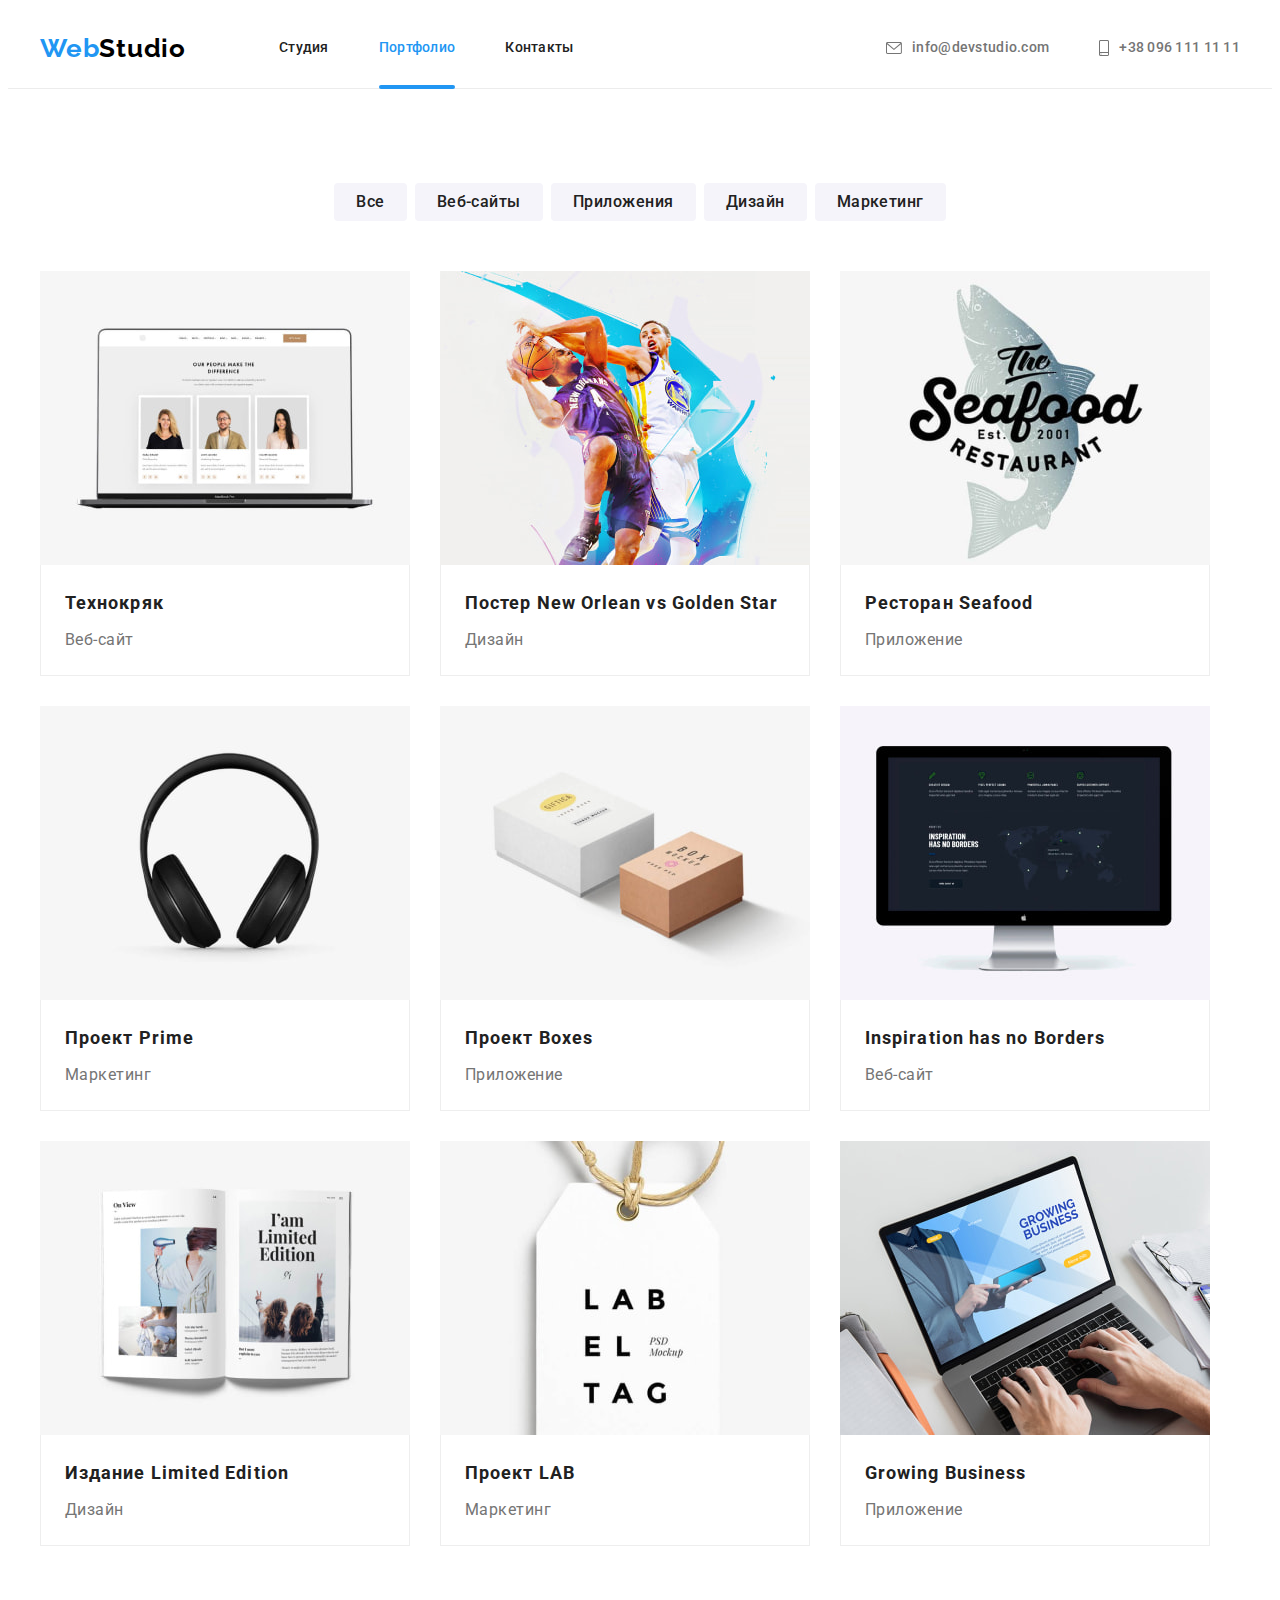
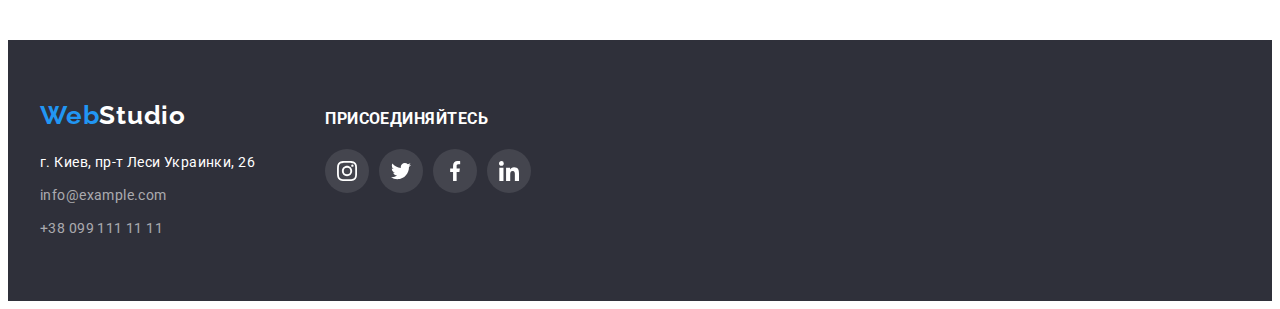
==== portfolio.html @ eada3197 "Initial commit" ====
<!DOCTYPE html>
<html lang="ru">
  <head>
    <meta charset="UTF-8" />
    <meta http-equiv="X-UA-Compatible" content="IE=edge" />
    <meta name="viewport" content="width=device-width, initial-scale=1.0" />
    <title>Портфолио</title>
    <link rel="preconnect" href="https://fonts.googleapis.com" />
    <link rel="preconnect" href="https://fonts.gstatic.com" crossorigin />
    <link
      href="https://fonts.googleapis.com/css2?family=Raleway:wght@700&family=Roboto:wght@400;500;700;900&display=swap"
      rel="stylesheet"
    />
    <link
      rel="stylesheet"
      href="https://cdnjs.cloudflare.com/ajax/libs/modern-normalize/1.1.0/modern-normalize.min.css"
      integrity="sha512-wpPYUAdjBVSE4KJnH1VR1HeZfpl1ub8YT/NKx4PuQ5NmX2tKuGu6U/JRp5y+Y8XG2tV+wKQpNHVUX03MfMFn9Q=="
      crossorigin="anonymous"
      referrerpolicy="no-referrer"
    />
    <link rel="stylesheet" href="./css/styles.css" />
  </head>
  <body>
    <!--Хедер-->
    <header class="header">
      <div class="container header-container">
        <nav class="navigation">
          <a class="link-logo link header-logo" href="./index.html" lang="en"
            >Web<span class="logo-studio">Studio</span>
          </a>
          <ul class="nav-list list">
            <li class="nav-item">
              <a class="nav-link link" href="./index.html">Студия</a>
            </li>
            <li class="nav-item">
              <a class="nav-link link current" href="./portfolio.html">Портфолио</a>
            </li>
            <li class="nav-item">
              <a class="nav-link link" href="#">Контакты</a>
            </li>
          </ul>
        </nav>
        <ul class="contacts list">
          <li class="contacts-item">
            <a class="contacts-link link" href="mailto:info@devstudio.com">
              <svg class="icon-contacts link" width="16" height="12">
                <use href="./images/sprite.svg#icon-envelope"></use>
              </svg>
              info@devstudio.com</a
            >
          </li>
          <li class="contacts-item">
            <a class="contacts-link link" href="tel:+380961111111">
              <svg class="icon-contacts link" width="10" height="16">
                <use href="./images/sprite.svg#icon-smartphone"></use>
              </svg>
              +38 096 111 11 11</a
            >
          </li>
        </ul>
      </div>
    </header>
    <main>
      <!--Главная секция Портфолио-->
      <section class="portfolio section">
        <div class="container">
          <h1 class="section-title visually-hidden">Портфолио</h1>
          <ul class="portfolio-list list">
            <li class="portfolio-item">
              <button class="portfolio-btn" type="button">Все</button>
            </li>
            <li class="portfolio-item">
              <button class="portfolio-btn" type="button">Веб-сайты</button>
            </li>
            <li class="portfolio-item">
              <button class="portfolio-btn" type="button">Приложения</button>
            </li>
            <li class="portfolio-item">
              <button class="portfolio-btn" type="button">Дизайн</button>
            </li>
            <li class="portfolio-item">
              <button class="portfolio-btn" type="button">Маркетинг</button>
            </li>
          </ul>

          <ul class="portfolio-cards list">
            <li class="portfolio-cards-item">
              <a class="portfolio-link" href="">
                <div class="img-container">
                  <img
                  class="cards-img"
                  src="./images/portfolio/technokrak.jpg"
                  alt="Технокряк"
                  width="370"
                  height="294"
                />
                <p class="cards-overlay-text">Ресурс предлагает комплексные предложения с разным уровнем функционала и сервисов. Все это позволит посетителю получить исчерпывающие сведения о компании или частном лице.</p>
                </div>
                <div class="card-group">
                  <h2 class="cards-title">Технокряк</h2>
                  <p class="cards-text">Веб-сайт</p>
                </div>
              </a>
            </li>
            <li class="portfolio-cards-item">
              <a class="portfolio-link" href="#">
                <div class="img-container">
                  <img
                  class="cards-img"
                  src="./images/portfolio/poster.jpg"
                  alt="Постер"
                  width="370"
                  height="294"
                />
                <p class="cards-overlay-text">Ресурс предлагает комплексные предложения с разным уровнем функционала и сервисов. Все это позволит посетителю получить исчерпывающие сведения о компании или частном лице.</p>
                </div>
                <div class="card-group">
                  <h2 class="cards-title">
                    Постер <span lang="en">New Orlean vs Golden Star</span>
                  </h2>
                  <p class="cards-text">Дизайн</p>
                </div>
              </a>
            </li>
            <li class="portfolio-cards-item">
              <a class="portfolio-link" href="#">
                <div class="img-container">
                  <img
                  class="cards-img"
                  src="./images/portfolio/restaurant-seafood.jpg"
                  alt="Ресторан морепродуктов"
                  width="370"
                  height="294"
                />
                <p class="cards-overlay-text">Ресурс предлагает комплексные предложения с разным уровнем функционала и сервисов. Все это позволит посетителю получить исчерпывающие сведения о компании или частном лице.</p>
                </div>
                <div class="card-group">
                  <h2 class="cards-title">Ресторан <span>Seafood</span></h2>
                  <p class="cards-text">Приложение</p>
                </div>
              </a>
            </li>
            <li class="portfolio-cards-item">
              <a class="portfolio-link" href="#">
                <div class="img-container">
                  <img
                  class="cards-img"
                  src="./images/portfolio/project-prime.jpg"
                  alt="Проект прайм"
                  width="370"
                  height="294"
                />
                <p class="cards-overlay-text">Ресурс предлагает комплексные предложения с разным уровнем функционала и сервисов. Все это позволит посетителю получить исчерпывающие сведения о компании или частном лице.</p>
                </div>
                <div class="card-group">
                  <h2 class="cards-title">Проект <span>Prime</span></h2>
                  <p class="cards-text">Маркетинг</p>
                </div>
              </a>
            </li>
            <li class="portfolio-cards-item">
              <a class="portfolio-link" href="#">
                <div class="img-container">
                  <img
                  class="cards-img"
                  src="./images/portfolio/project-boxes.jpg"
                  alt="Проект коробка"
                  width="370"
                  height="294"
                />
                <p class="cards-overlay-text">Ресурс предлагает комплексные предложения с разным уровнем функционала и сервисов. Все это позволит посетителю получить исчерпывающие сведения о компании или частном лице.</p>
                </div>
                <div class="card-group">
                  <h2 class="cards-title">Проект <span lang="en">Boxes</span></h2>
                  <p class="cards-text">Приложение</p>
                </div>
              </a>
            </li>
            <li class="portfolio-cards-item">
              <a class="portfolio-link" href="#">
                <div class="img-container">
                  <img
                  class="cards-img"
                  src="./images/portfolio/inspiration.jpg"
                  alt="Вдохновение не имеет границ "
                  width="370"
                  height="294"
                />
                <p class="cards-overlay-text">Ресурс предлагает комплексные предложения с разным уровнем функционала и сервисов. Все это позволит посетителю получить исчерпывающие сведения о компании или частном лице.</p>
                </div>
                <div class="card-group">
                  <h2 class="cards-title"><span lang="en">Inspiration has no Borders</span></h2>
                  <p class="cards-text">Веб-сайт</p>
                </div>
              </a>
            </li>
            <li class="portfolio-cards-item">
              <a class="portfolio-link" href="#">
                <div class="img-container">
                  <img
                  class="cards-img"
                  src="./images/portfolio/limited-edition.jpg"
                  alt="Журнал даного издательства"
                  width="370"
                  height="294"
                />
                <p class="cards-overlay-text">Ресурс предлагает комплексные предложения с разным уровнем функционала и сервисов. Все это позволит посетителю получить исчерпывающие сведения о компании или частном лице.</p>
                </div>
                <div class="card-group">
                  <h2 class="cards-title">Издание <span lang="en">Limited Edition</span></h2>
                  <p class="cards-text">Дизайн</p>
                </div>
              </a>
            </li>
            <li class="portfolio-cards-item">
              <a class="portfolio-link" href="#">
                <div class="img-container">
                  <img
                  class="cards-img"
                  src="./images/portfolio/project-lab.jpg"
                  alt="Проект лаб"
                  width="370"
                  height="294"
                />
                <p class="cards-overlay-text">Ресурс предлагает комплексные предложения с разным уровнем функционала и сервисов. Все это позволит посетителю получить исчерпывающие сведения о компании или частном лице.</p>
                </div>
                <div class="card-group">
                  <h2 class="cards-title">Проект <span lang="en">LAB</span></h2>
                  <p class="cards-text">Маркетинг</p>
                </div>
              </a>
            </li>
            <li class="portfolio-cards-item">
              <a class="portfolio-link" href="#">
                <div class="img-container">
                  <img
                  class="cards-img"
                  src="./images/portfolio/growing-business.jpg"
                  alt="Растущий бизнес"
                  width="370"
                  height="294"
                />
                <p class="cards-overlay-text">Ресурс предлагает комплексные предложения с разным уровнем функционала и сервисов. Все это позволит посетителю получить исчерпывающие сведения о компании или частном лице.</p>
                </div>
                <div class="card-group">
                  <h2 class="cards-title" lang="en">Growing Business</h2>
                  <p class="cards-text">Приложение</p>
                </div>
              </a>
            </li>
          </ul>
        </div>
      </section>
    </main>
    <!--Футер-->
    <footer class="footer">
      <div class="container join">
        <div class="container-address">
          <a class="link-logo link footer-logo" href="./index.html" lang="en"
            >Web<span class="footer-logo-studio">Studio</span>
          </a>
          <address class="footer-address">
            <ul class="footer-list list">
              <li class="footer-item">
                <a
                  class="footer-address link"
                  href="https://maps.app.goo.gl/owwXhyqhxYpqnWEB8"
                  target="_blank"
                  rel="noreferrer noopener"
                  >г. Киев, пр-т Леси Украинки, 26</a
                >
              </li>
              <li class="footer-item">
                <a class="footer-contact-item link" href="mailto:info@example.com"
                  >info@example.com</a
                >
              </li>
              <li class="footer-item">
                <a class="footer-contact-item link" href="tel:+380991111111">+38 099 111 11 11</a>
              </li>
            </ul>
          </address>
        </div>

        <div class="footer-join">
          <h3 class="join-title">Присоединяйтесь</h3>
          <ul class="join-list list">
            <li class="join-item">
              <a
                class="join-link link"
                href=""
                target="_blank"
                rel="noopener noreferrer"
                aria-label="иконка Instagram"
                ><svg class="join-icon" width="20" height="20">
                  <use href="./images/sprite.svg#icon-instagram"></use></svg
              ></a>
            </li>
            <li class="join-item">
              <a
                class="join-link link"
                href=""
                target="_blank"
                rel="noopener noreferrer"
                aria-label="иконка Twitter"
                ><svg class="join-icon" width="20" height="20">
                  <use href="./images/sprite.svg#icon-twitter"></use></svg
              ></a>
            </li>
            <li class="join-item">
              <a
                class="join-link link"
                href=""
                target="_blank"
                rel="noopener noreferrer"
                aria-label="иконка Facebook"
                ><svg class="join-icon" width="20" height="20">
                  <use href="./images/sprite.svg#icon-facebook"></use></svg
              ></a>
            </li>
            <li class="join-item">
              <a
                class="join-link link"
                href=""
                target="_blank"
                rel="noopener noreferrer"
                aria-label="иконка Linkedin"
              >
                <svg class="join-icon" width="20" height="20">
                  <use href="./images/sprite.svg#icon-linkedin"></use></svg
              ></a>
            </li>
          </ul>
        </div>
      </div>
    </footer>
  </body>
</html>
---- css/styles.css ----
:root {
  /*fonts*/

  --main-font: 'Roboto', sans-serif;
  --secondary-font: 'Raleway', sans-serif;

  /*text-colors*/

  --main-txt-cl: #757575;
  --secondary-txt-cl: #212121;
  --accent-cl: #2196f3;
  --secondary-txt-white: #ffffff;
  --secondary-txt-black: #000000;

  /*background-colors*/

  --main-bg-cl: #ffffff;
  --secondary-bg-cl: #f5f4fa;
  --dark-bg-cl: #2f303a;
  --bgd-button: #2196f3;
  --secondary-bgd-button: #188ce8;

  /*border-colors*/
  --border-header: #ececec;
  --border-cards-portfolio: #eeeeee;

  /*icon-colors*/
  --icon-header-cl: #757575;
  --icon-main-color: #afb1b8;
  --icon-accent-cl: #2196f3;
  --icon-footer-color: #ffffff;

  /*animation*/
  --animation: 250ms cubic-bezier(0.4, 0, 0.2, 1);
}

body {
  font-family: var(--main-font);
  font-size: 14px;
  letter-spacing: 0.03em;
  color: var(--main-txt-cl);
}

h1,
h2,
h3,
h4,
h5,
h6,
p,
ul {
  margin: 0;
  padding: 0;
}

img {
  display: block;
  max-width: 100%;
  height: auto;
}

.container {
  width: 1200px;
  padding-right: 15px;
  padding-left: 15px;

  margin-right: auto;
  margin-left: auto;
}

.visually-hidden {
  position: absolute;
  white-space: nowrap;
  width: 1px;
  height: 1px;
  overflow: hidden;
  border: 0;
  padding: 0;
  clip: rect(0 0 0 0);
  clip-path: inset(50%);
  margin: -1px;
}

.link {
  text-decoration: none;
  color: currentColor;
}

.list {
  list-style: none;
}

.section {
  padding-top: 94px;
  padding-bottom: 94px;
}

/*-----------------
| Header section
-------------------*/
.header {
  border-bottom: 1px solid var(--border-header);
}
.header-container {
  display: flex;
}
.navigation {
  display: flex;
  align-items: center;
}

.header-logo {
  margin-right: 93px;
}
.link {
  font-weight: 500;
  font-size: 14px;
  line-height: 1.14;
  letter-spacing: 0.02em;
  color: var(--secondary-txt-cl);

  transition: color var(--animation);
}

.link-logo {
  font-family: var(--secondary-font);
  font-weight: 700;
  font-size: 26px;
  line-height: 1.19;
  letter-spacing: 0.03em;
  color: var(--accent-cl);
}

.logo-studio {
  color: var(--secondary-txt-black);
}

.link:hover,
.link:focus {
  color: var(--accent-cl);
}
.nav-list {
  display: flex;
}
.nav-item {
  margin-right: 50px;
}
.nav-item:last-child {
  margin-right: 0;
}

.nav-link {
  position: relative;
  display: block;
  padding-top: 32px;
  padding-bottom: 32px;
}
.nav-link.current::after{
  position: absolute;
  bottom: 0;
  left: 0;

  content: '';
  display: block;
  width: 100%;
  height: 4px;

  background-color: var(--bgd-button);
  border-radius: 2px;
  margin-bottom: -1px;
}

.contacts {
  display: flex;
  align-items: center;
  margin-left: auto;
}
.contacts-item {
  margin-right: 50px;
}

.contacts-item:last-child {
  margin-right: 0;
}

.contacts-link {
  display: flex;
  align-items: center;
  padding-top: 32px;
  padding-bottom: 32px;
  color: var(--main-txt-cl);
  transition: color var(--animation);
}
.contacts-link:hover .icon-contacts,
.contacts-link:focus .icon-contacts {
  fill: var(--icon-accent-cl);
}
.current {
  color: var(--accent-cl);
}


.icon-contacts {
  margin-right: 10px;
  fill: var(--icon-header-cl);
  transition: fill var(--animation);
}

/*======================
| Main content page studio
========================*/
/*-----------------
| Hero section
-------------------*/

.hero {
  padding-top: 200px;
  padding-bottom: 200px;
  text-align: center;
  background-color: var(--dark-bg-cl);

  max-width: 1600px;
  height: 600px;
  margin-left: auto;
  margin-right: auto;
  background-image: linear-gradient(to right, rgba(47, 48, 58, 0.4), rgba(47, 48, 58, 0.4)),
    url(../images/hero/bg-hero.jpg);
  background-repeat: no-repeat;
  background-position: center;
  background-size: cover;
}

.hero-title {
  width: 696px;
  margin-right: auto;
  margin-bottom: 30px;
  margin-left: auto;

  font-weight: 900;
  font-size: 44px;
  line-height: 1.36;
  text-align: center;
  letter-spacing: 0.06em;
  text-transform: uppercase;
  color: var(--secondary-txt-white);
}

.hero-btn {
  padding: 10px 32px;
  border: 0;
  box-shadow: 0px 4px 4px rgba(0, 0, 0, 0.15);
  border-radius: 4px;

  font-family: inherit;
  font-weight: 700;
  font-size: 16px;
  line-height: 1.88;
  align-items: center;
  text-align: center;
  letter-spacing: 0.06em;
  color: var(--secondary-txt-white);
  background-color: var(--bgd-button);
  cursor: pointer;

  transition: background-color var(--animation);
}

.hero-btn:hover,
.hero-btn:focus {
  background-color: var(--secondary-bgd-button);
}

.backdrop {
  position: fixed;
  top: 0;
  left: 0;
  width: 100%;
  height: 100%;
  background-color: rgba(0, 0, 0, 0.2);
  z-index: 1;
  transition: opacity 700ms ease, visibility 400ms ease-in-out;
}
.backdrop.is-hidden {
  opacity: 0;
  visibility: hidden;
  pointer-events: none;
}

.modal-wrapper{
  position: absolute;
  top: 50%;
  left: 50%;
  transform: translate(-50%,-50%);
  width: 528px;
  height: 581px;
  background-color: var(--main-bg-cl);
  box-shadow: 0px 1px 3px rgba(0, 0, 0, 0.12), 0px 1px 1px rgba(0, 0, 0, 0.14), 0px 2px 1px rgba(0, 0, 0, 0.2);
  border-radius: 4px;
  transition: transform 250ms ease-in-out 250ms, opacity 250ms ease-in-out 250ms;
}

.backdrop.is-hidden .modal-wrapper{
  transform: scale(.5);
  opacity: 0;
}
.backdrop.modal-wrapper{
  transform: scale(1);
  opacity: 1;
}

.modal-btn{
  position: absolute;
  top: 8px;
  right: 8px;

  display: flex;
  align-items: center;
  justify-content: center;
  padding: 0;
  width: 30px;
  height: 30px;

  border: 1px solid rgba(0, 0, 0, 0.1);
  border-radius: 50%;
  background-color: transparent;

  cursor: pointer;
}

/*-----------------
| Benefits section
-------------------*/
.benefits {
  padding-bottom: 0;
}
.benefits-list {
  display: flex;
}
.benefits-item {
  width: 270px;
  margin-right: 30px;
}
.container-icon {
  padding: 25px 100px;
  margin-bottom: 30px;
  background-color: var(--secondary-bg-cl);
  border-radius: 4px;
}

.benefits-item:last-child {
  margin-right: 0;
}

.benefits-title {
  margin-bottom: 10px;

  font-weight: 700;
  font-size: 14px;
  line-height: 1.14;
  letter-spacing: 0.03em;
  text-transform: uppercase;
  color: var(--secondary-txt-cl);
}
.benefits-text {
  font-size: 14px;
  line-height: 1.71;
  letter-spacing: 0.03em;
  color: currentColor;
}
/*-----------------
| Section What are we doing
-------------------*/
.section-title {
  margin-bottom: 50px;
  font-weight: 700;
  font-size: 36px;
  line-height: 1.16;
  text-align: center;
  letter-spacing: 0.03em;
  color: var(--secondary-txt-cl);
}
.work-list {
  display: flex;
  height: 294px;
}
.work-item {
  position: relative;
  margin-right: 30px;
}
.work-item:last-child {
  margin-right: 0;
}

.work-text {
  position: absolute;
  bottom: 0;
  right: 0;
  width: 100%;
  height: 70px;
  background-color: rgba(47, 48, 58, 0.8);
  display: flex;
  align-items: center;
  justify-content: center;

  font-family: var(--main-font);
  font-weight: 700;
  line-height: 1.14;
  text-align: center;
  text-transform: uppercase;
  color: var(--secondary-txt-white);
}


/*-----------------
| Section Our team
-------------------*/
.team {
  background-color: var(--secondary-bg-cl);
}
.team-list {
  display: flex;
}

.team-item {
  margin-right: 30px;
  background-color: var(--main-bg-cl);
  box-shadow: 0px 1px 3px rgba(0, 0, 0, 0.12), 0px 1px 1px rgba(0, 0, 0, 0.14),
    0px 2px 1px rgba(0, 0, 0, 0.2);
  border-radius: 0px 0px 4px 4px;
}
.team-item:last-child {
  margin-right: 0;
}
.members-group {
  padding-top: 30px;
  padding-bottom: 30px;
}

.members-title {
  margin-bottom: 10px;

  font-weight: 500;
  font-size: 16px;
  line-height: 1.19;
  text-align: center;
  letter-spacing: 0.03em;
  color: var(--secondary-txt-cl);
}
.members-position {
  margin-bottom: 16px;
  font-size: 16px;
  line-height: 1.19;
  text-align: center;
  letter-spacing: 0.03em;
  color: currentColor;
}
.socials-list {
  display: flex;
  justify-content: center;
  align-items: center;
}
.socials-items:not(:last-child) {
  margin-right: 10px;
}

.socials-link {
  display: flex;
  align-items: center;
  justify-content: center;

  width: 44px;
  height: 44px;
  background-color: #ffffff;
  border-radius: 50%;

  transition: background-color var(--animation);
}

.socials-link:hover,
.socials-link:focus {
  background-color: var(--icon-accent-cl);
}

.socials-icons {
  fill: var(--icon-main-color);
  transition: fill var(--animation);
}

.socials-link:hover .socials-icons,
.socials-link:focus .socials-icons {
  fill: var(--icon-footer-color);
}

/*-----------------
| Clients section
-------------------*/
.clients-list {
  display: flex;
  align-items: center;
  justify-content: center;
}
.clients-item:not(:last-child) {
  margin-right: 30px;
}

.clients-link {
  display: flex;
  align-items: center;
  justify-content: center;

  width: 170px;
  height: 92px;
  border: 1px solid var(--icon-main-color);
  border-radius: 4px;

  transition: border var(--animation);
}
.clients-link:hover,
.clients-link:focus {
  border: 1px solid var(--icon-accent-cl);
}
.clients-link:hover .clients-icon,
.clients-link:focus .clients-icon {
  fill: var(--icon-accent-cl);
}
.clients-icon {
  fill: var(--icon-main-color);

  transition: fill var(--animation);
}

/*-----------------
| Footer section
-------------------*/
.footer {
  padding-top: 60px;
  padding-bottom: 60px;
  background-color: var(--dark-bg-cl);
}
.join{
  display: flex;
  align-items: baseline;
}
.container-address{
  margin-right: 70px;
}
.footer-logo {
  display: block;
  margin-bottom: 20px;
}
.footer-logo-studio {
  color: var(--secondary-txt-white);
}
.footer-address {
  font-style: normal;
}
.footer-address {
  font-weight: 400;
  font-size: 14px;
  line-height: 1.71;
  letter-spacing: 0.03em;
  color: var(--secondary-txt-white);

  transition: color var(--animation);
}
.footer-address:hover,
.footer-address:focus {
  color: var(--accent-cl);
}
.footer-item {
  margin-bottom: 9px;
}
.footer-item:last-child {
  margin-bottom: 0;
}
.footer-contact-item {
  font-weight: 400;
  font-size: 14px;
  line-height: 1.71;
  letter-spacing: 0.03em;
  color: rgba(255, 255, 255, 0.6);

  transition: color var(--animation);
}
.footer-contact-item:hover,
.footer-contact-item:focus {
  color: var(--accent-cl);
}

.join-title {
  margin-bottom: 20px;

  font-weight: 700;
  line-height: 1.14;
  letter-spacing: 0.03em;
  text-transform: uppercase;
  color: var(--secondary-txt-white);
}

.join-list {
  display: flex;
  align-items: center;
  justify-content: center;
}

.join-item:not(:last-child) {
  margin-right: 10px;
}

.join-link {
  display: flex;
  align-items: center;
  justify-content: center;

  width: 44px;
  height: 44px;
  background-color: rgba(255, 255, 255, 0.1);
  border-radius: 50%;

  transition: background-color var(--animation);
}
.join-link:hover,
.join-link:focus {
  background-color: var(--icon-accent-cl);
}

.join-icon {
  fill: var(--icon-footer-color);
}

/*======================
| Main content page portfolio
========================*/
.portfolio-list {
  display: flex;
  justify-content: center;
  margin-bottom: 50px;
}
.portfolio-item {
  margin-right: 8px;
}
.portfolio-item:last-child {
  margin-right: 0;
}
.portfolio-btn {
  padding-top: 6px;
  padding-right: 22px;
  padding-bottom: 6px;
  padding-left: 22px;

  font-family: inherit;
  font-weight: 500;
  font-size: 16px;
  line-height: 1.62;
  text-align: center;
  letter-spacing: 0.03em;
  color: var(--secondary-txt-cl);
  background-color: var(--secondary-bg-cl);
  border: none;
  border-radius: 4px;
  cursor: pointer;

  transition: background-color var(--animation), color var(--animation), box-shadow var(--animation);
}

.portfolio-btn:hover,
.portfolio-btn:focus {
  color: var(--secondary-txt-white);
  background-color: var(--bgd-button);
  box-shadow: 0px 3px 1px rgba(0, 0, 0, 0.1), 0px 1px 2px rgba(0, 0, 0, 0.08),
    0px 2px 2px rgba(0, 0, 0, 0.12);
}

.portfolio-cards {
  display: flex;
  flex-wrap: wrap;
}
.portfolio-cards-item {
  width: 370px;
  margin-right: 30px;
  margin-bottom: 30px;
  background-color: var(--main-bg-cl);
}
.portfolio-cards-item:nth-child(3n) {
  margin-right: 0;
}
.portfolio-cards-item:nth-last-child(-n + 3) {
  margin-bottom: 0;
}

.portfolio-link {
  display: block;
  text-decoration: none;
  color: currentColor;
  transition: box-shadow var(--animation);
}
.portfolio-link:hover,
.portfolio-link:focus {
  box-shadow: 0px 1px 1px rgba(0, 0, 0, 0.12), 0px 4px 4px rgba(0, 0, 0, 0.06),
    1px 4px 6px rgba(0, 0, 0, 0.16);
}
.img-container {
  position: relative;
  overflow: hidden;
}
.cards-overlay-text {
  position: absolute;
  top: 0;
  left: 0;
  width: 100%;
  height: 100%;
  background-color: rgba(33, 150, 243, 0.9);
  padding: 63px 24px;
  font-family: var(--main-font);
  font-size: 18px;
  line-height: 1.56;
  letter-spacing: 0.03em;
  color: var(--secondary-txt-white);
  transform: translateY(101%);
  transition: transform var(--animation);
}
.portfolio-link:hover .cards-overlay-text,
.portfolio-link:focus .cards-overlay-text {
  transform: translateY(0);
}
.card-group {
  padding-top: 20px;
  padding-right: 24px;
  padding-bottom: 20px;
  padding-left: 24px;
  border: 1px solid var(--border-cards-portfolio);
  border-top: none;
}
.cards-title {
  margin-bottom: 4px;
  font-weight: 700;
  font-size: 18px;
  line-height: 2;
  letter-spacing: 0.06em;
  color: var(--secondary-txt-cl);
}
.cards-text {
  font-size: 16px;
  line-height: 1.88;
  letter-spacing: 0.03em;
  color: currentColor;
}
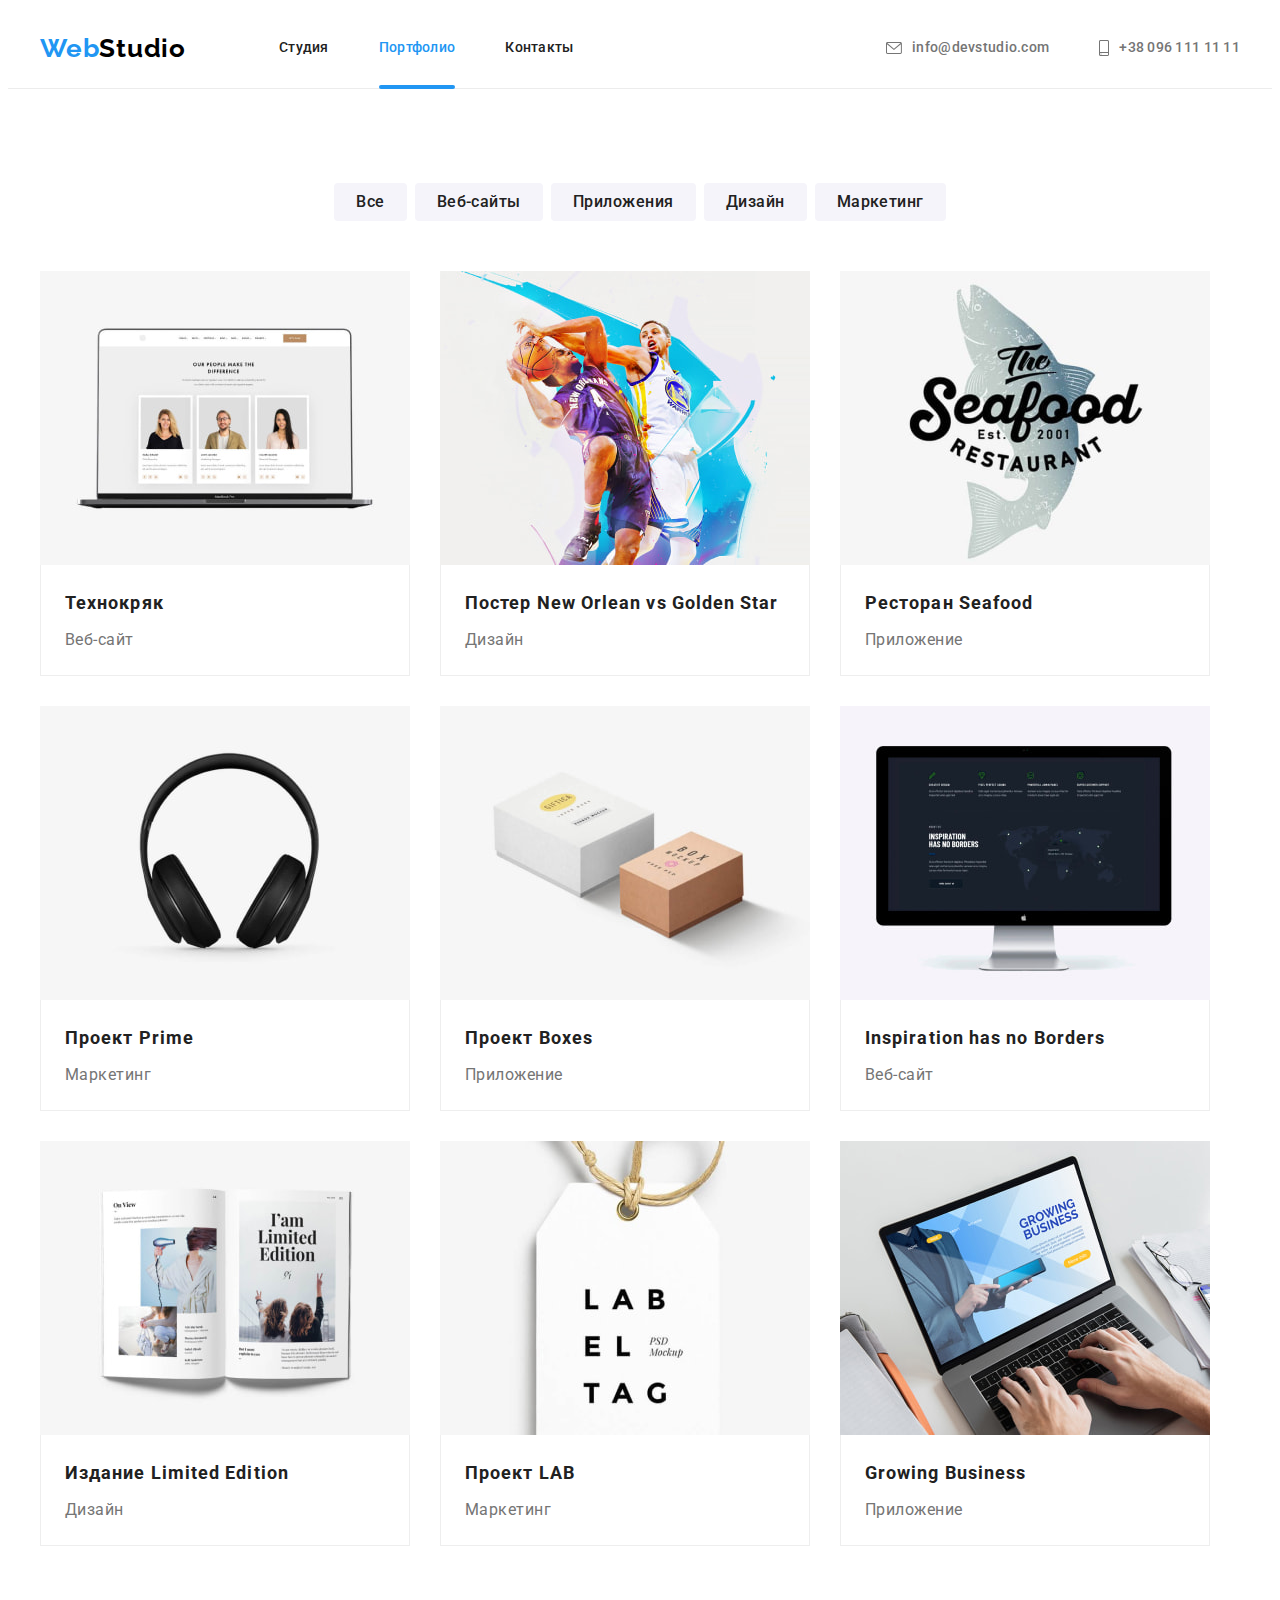
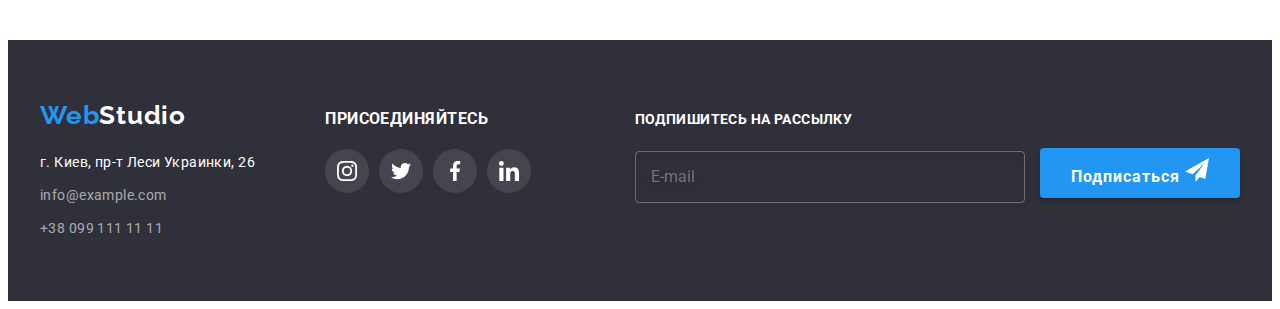
==== commit cc7c823f: "Add form in footer" ====
--- a/portfolio.html
+++ b/portfolio.html
@@ -332,6 +332,20 @@
             </li>
           </ul>
         </div>
+        
+          <!--Форма подписки-->
+          <div class="footer-right-side">
+            <strong class="footer-form-title">Подпишитесь на рассылку</strong>
+            <form class="footer-form">
+              <label for="email"></label>
+              <input class="footer-form-input" type="email" name="email" id="email" placeholder="E-mail">
+              <button  class="footer-form-btn" type="submit">Подписаться
+                <svg class="footer-form-icon" width="24" height="24">
+                <use href="./images/sprite.svg#icon-icon-send"></use>
+                </svg>
+              </button>
+              </form>
+            </div>
       </div>
     </footer>
   </body>
--- a/css/styles.css
+++ b/css/styles.css
@@ -628,6 +628,72 @@
   fill: var(--icon-footer-color);
 }
 
+/*Форма подписки*/
+.footer-form-title{
+  display: block;
+  margin-bottom: 20px;
+  
+  font-family: var(--main-font);
+  font-weight: 700;
+  line-height: 1.14;
+  text-transform: uppercase;
+  color: var(--secondary-txt-white);
+  }
+
+.footer-right-side{
+  margin-left: auto;
+}
+
+.footer-form-input{
+  padding: 15px;
+  width: 358px;
+  margin-right: 12px;
+  background-color: transparent;
+  border: 1px solid rgba(255, 255, 255, 0.3);
+  filter: drop-shadow(0px 4px 4px rgba(0, 0, 0, 0.15));
+  border-radius: 4px;
+  font-family: var(--main-font);
+  font-size: 16px;
+  line-height: 1.25;
+  align-items: center;
+  color: rgba(255, 255, 255, 0.6);
+  transition: border var(--animation);
+  cursor: pointer;
+}
+.footer-form-input:hover, .footer-form-input:focus{
+  border-color: var(--accent-cl);
+}
+
+.footer-form-btn{
+align-items: center;
+text-align: center;
+
+background-color: var(--bgd-button);
+box-shadow: 0px 4px 4px rgba(0, 0, 0, 0.15);
+border-radius: 4px;
+border: none;
+gap: 10px;
+width: 200px;
+height: 50px;
+padding: 10px 29px;
+font-family: var(--main-font);
+font-weight: 700;
+font-size: 16px;
+line-height: 1.88;
+letter-spacing: 0.06em;
+color: var(--main-bg-cl);
+transition: background-color var(--animation);
+cursor: pointer;
+}
+
+.footer-form-btn:hover,.footer-form-btn:focus{
+background-color: var(--secondary-bgd-button);
+}
+.footer-form-icon{
+  fill: var(--icon-footer-color);
+}
+
+
 /*======================
 | Main content page portfolio
 ========================*/
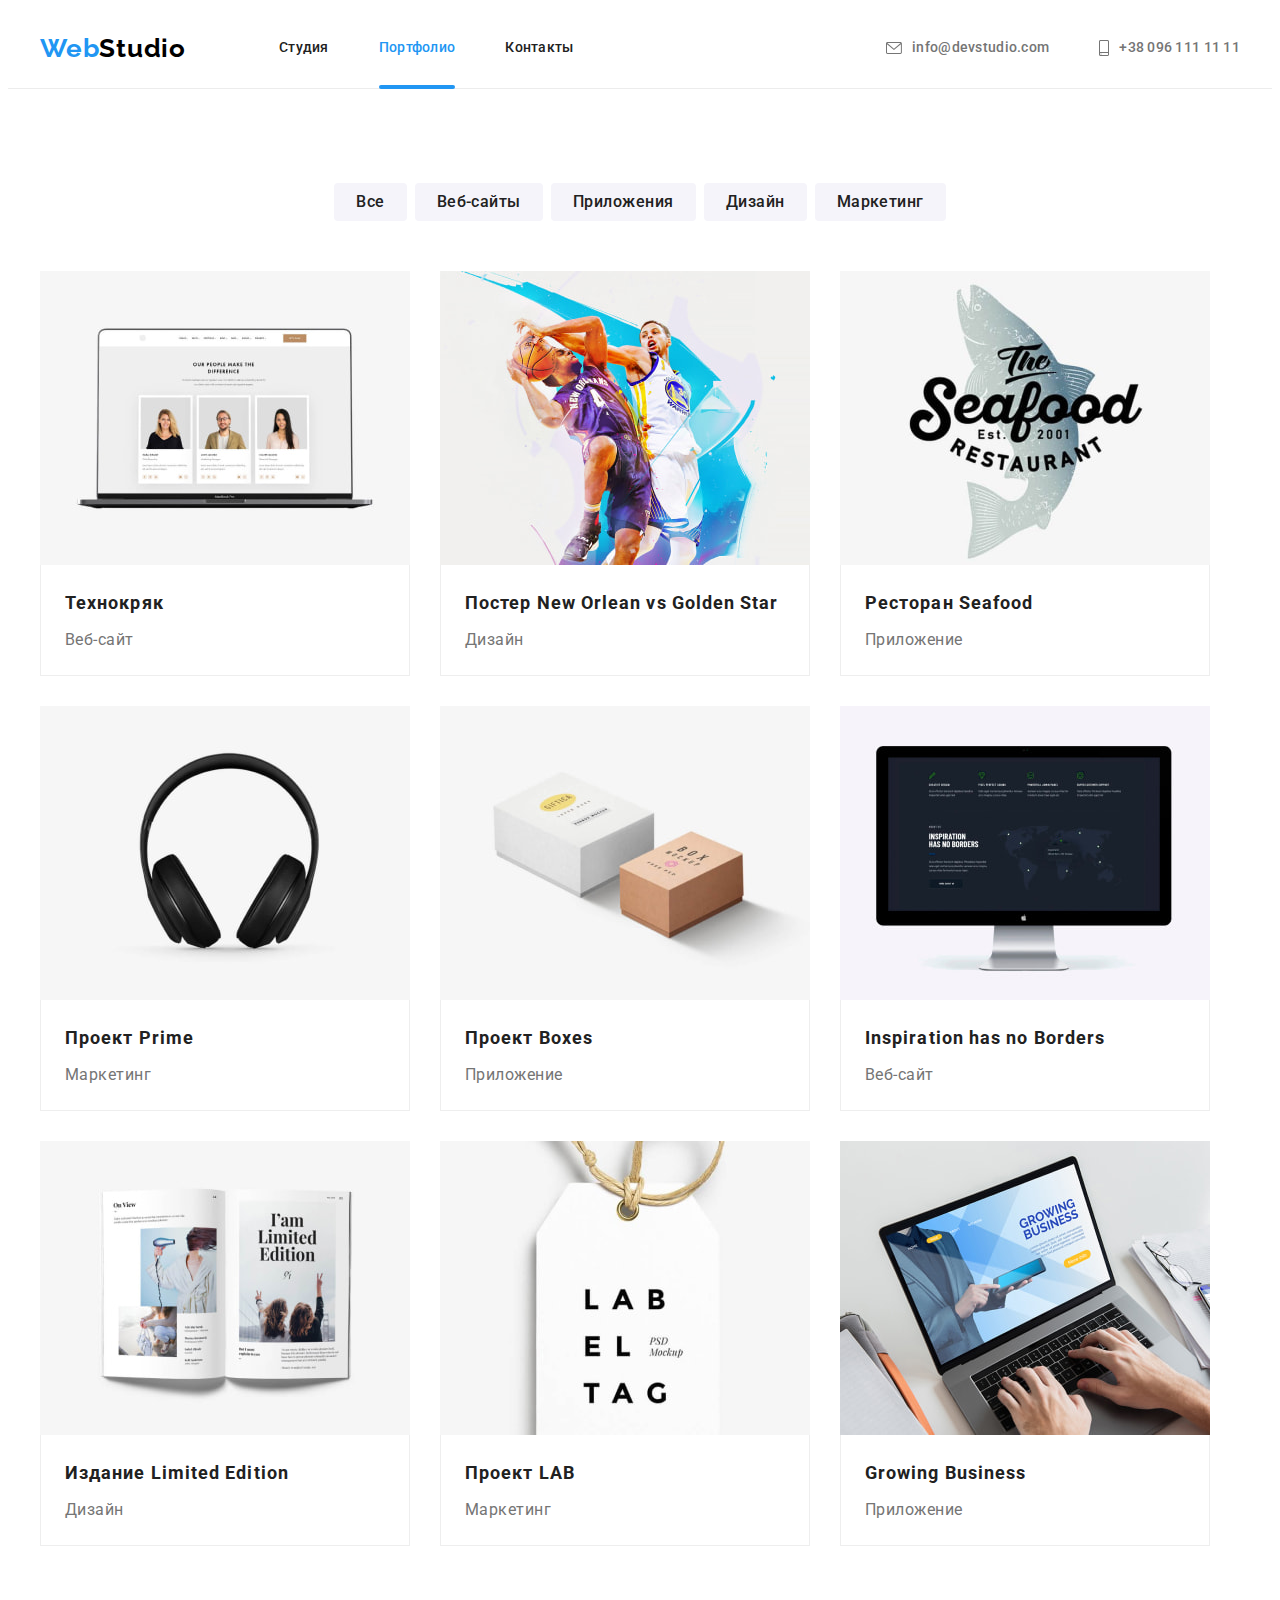
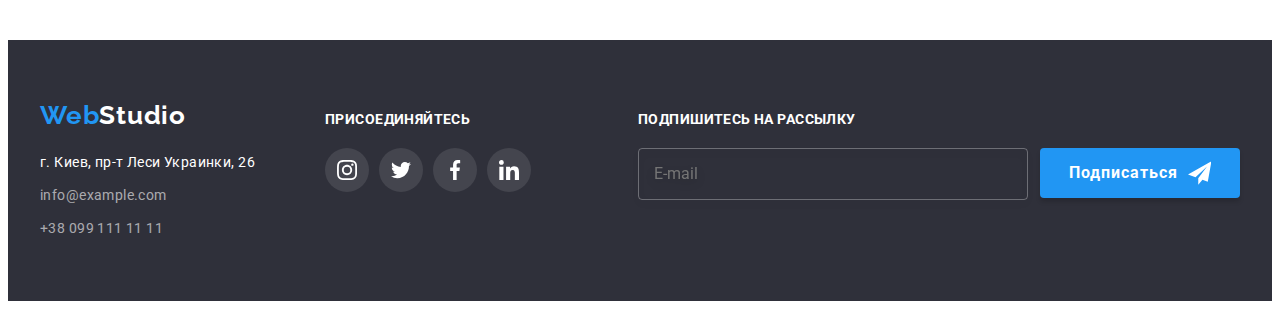
==== commit 031740dd: "Update styles in forms footer and form window" ====
--- a/portfolio.html
+++ b/portfolio.html
@@ -283,7 +283,7 @@
         </div>
 
         <div class="footer-join">
-          <h3 class="join-title">Присоединяйтесь</h3>
+          <p class="join-title">Присоединяйтесь</p>
           <ul class="join-list list">
             <li class="join-item">
               <a
@@ -335,7 +335,7 @@
         
           <!--Форма подписки-->
           <div class="footer-right-side">
-            <strong class="footer-form-title">Подпишитесь на рассылку</strong>
+            <p class="footer-form-title">Подпишитесь на рассылку</p>
             <form class="footer-form">
               <label for="email"></label>
               <input class="footer-form-input" type="email" name="email" id="email" placeholder="E-mail">
--- a/css/styles.css
+++ b/css/styles.css
@@ -29,6 +29,7 @@
   --icon-main-color: #afb1b8;
   --icon-accent-cl: #2196f3;
   --icon-footer-color: #ffffff;
+  --icon-modal:#212121;
 
   /*animation*/
   --animation: 250ms cubic-bezier(0.4, 0, 0.2, 1);
@@ -39,6 +40,7 @@
   font-size: 14px;
   letter-spacing: 0.03em;
   color: var(--main-txt-cl);
+  background-color: var(--main-bg-cl);
 }
 
 h1,
@@ -293,6 +295,7 @@
   transform: translate(-50%,-50%);
   width: 528px;
   height: 581px;
+  padding: 40px;
   background-color: var(--main-bg-cl);
   box-shadow: 0px 1px 3px rgba(0, 0, 0, 0.12), 0px 1px 1px rgba(0, 0, 0, 0.14), 0px 2px 1px rgba(0, 0, 0, 0.2);
   border-radius: 4px;
@@ -325,6 +328,190 @@
   background-color: transparent;
 
   cursor: pointer;
+}
+
+.modal-btn:hover,
+.modal-btn:focus{
+  fill: var(--icon-accent-cl);
+  border: 1px solid var(--icon-accent-cl);
+}
+
+.modal-title{
+display: block;
+font-family: var(--main-font);
+font-weight: 700;
+font-size: 20px;
+line-height: 1.15;
+text-align: center;
+color: var(--secondary-txt-cl);
+margin-bottom: 12px;
+}
+.form-modal-group,.form-policy-group{
+  display: block;
+  margin-bottom: 10px;
+}
+.form-modal-group {
+  position: relative;
+}
+
+.form-modal-label {
+  position: relative;
+  display: block;
+  text-align: left;
+  margin-bottom: 4px;
+  font-family: var(--main-font);
+  font-size: 12px;
+  line-height: 1.17;
+  letter-spacing: 0.01em;
+  color: var(--main-txt-cl);
+}
+
+.form-modal-input{
+  width: 100%;
+  padding: 12px 12px 12px 42px;
+  border: 1px solid rgba(33, 33, 33, 0.2);
+  border-radius: 4px;
+  outline: transparent;
+  cursor: pointer;
+
+  transition: border var(--animation);
+}
+.form-modal-icon {
+  position: absolute;
+  bottom: 11px;
+  left: 12px;
+
+  fill: var(--icon-modal);
+  transition: fill var(--animation);
+}
+
+.form-modal-input:focus{
+  border: 1px solid var(--accent-cl);
+}
+.form-modal-input:focus~.form-modal-icon {
+  fill: var(--accent-cl);
+}
+
+.form-modal-group:focus-within .form-modal-input,
+.form-modal-group:hover .form-modal-input{
+  border: 1px solid var(--accent-cl);
+}
+.form-modal-group:focus-within .form-modal-icon,
+.form-modal-group:hover .form-modal-icon{
+  fill: var(--accent-cl);
+}
+
+.form-modal-comments{
+  display: block;
+  width: 448px;
+  height: 120px;
+  padding: 12px 16px;
+  resize: none;
+  border: 1px solid rgba(33, 33, 33, 0.2);
+  border-radius: 4px;
+  outline: 0;
+  cursor: pointer;
+
+  transition: border var(--animation);
+}
+.form-modal-comments:focus{
+  border: 1px solid var(--accent-cl);
+}
+.form-modal-group:focus-within .form-modal-comments,
+.form-modal-group:hover .form-modal-comments{
+  border: 1px solid var(--accent-cl);
+}
+
+.form-policy-group {
+  position: relative;
+  display: flex;
+  align-items: center;
+  justify-content: center;
+  color: var(--secondary-txt-black);
+}
+.checkbox{
+  position: absolute;
+  width: 1px;
+  height: 1px;
+  margin: -1px;
+  border: 0;
+  padding: 0;
+  white-space: nowrap;
+  clip-path: inset(100%);
+  clip: rect(0 0 0 0);
+  overflow: hidden;
+}
+.custom-checkbox {
+  width: 16px;
+  height: 15px;
+  margin-right: 7px;
+
+  display: flex;
+  align-items: center;
+  justify-content: center;
+
+  border-radius: 2px;
+  outline: 2px solid var(--icon-modal);
+  outline-offset: -2px;
+
+  transition: background-color var(--animation), outline var(--animation);
+}
+
+.custom-checkbox:hover,
+.custom-checkbox:focus{
+  outline: 2px solid var(--icon-accent-cl)
+}
+
+.checkbox:checked+.custom-checkbox {
+  background-color: var(--icon-accent-cl);
+  outline: none;
+}
+
+.form-modal-icon-check {
+  fill: var(--icon-footer-color);
+  opacity: 0;
+  transition: opacity var(--animation);
+}
+
+.checkbox:checked+.custom-checkbox .form-modal-icon-check {
+  opacity: 1;
+}
+
+.form-policy-desc{
+font-family: var(--main-font);
+font-size: 14px;
+line-height: 1.71;
+color: var(--main-txt-cl);
+}
+.form-police-link{
+  color: var(--accent-cl);
+  text-decoration-line: underline;
+}
+
+.submit-btn{
+  display: block;
+  margin: 0 auto;
+  padding: 10px 55px;
+  margin-top: 30px;
+
+  background-color: var(--bgd-button);
+  box-shadow: 0px 4px 4px rgba(0, 0, 0, 0.15);
+  border-radius: 4px;
+  border: none;
+
+  font-family: var(--main-font);
+  font-weight: 700;
+  font-size: 16px;
+  line-height: 1.88;
+  letter-spacing: 0.06em;
+  color: var(--main-bg-cl);
+
+  cursor: pointer;
+  transition: background-color var(--animation);
+}
+
+.submit-btn:hover,.submit-btn:focus{
+  background-color: var(--secondary-bgd-button);
 }
 
 /*-----------------
@@ -639,7 +826,9 @@
   text-transform: uppercase;
   color: var(--secondary-txt-white);
   }
-
+.footer-form{
+  display: flex;
+}
 .footer-right-side{
   margin-left: auto;
 }
@@ -665,6 +854,7 @@
 }
 
 .footer-form-btn{
+display: flex;
 align-items: center;
 text-align: center;
 
